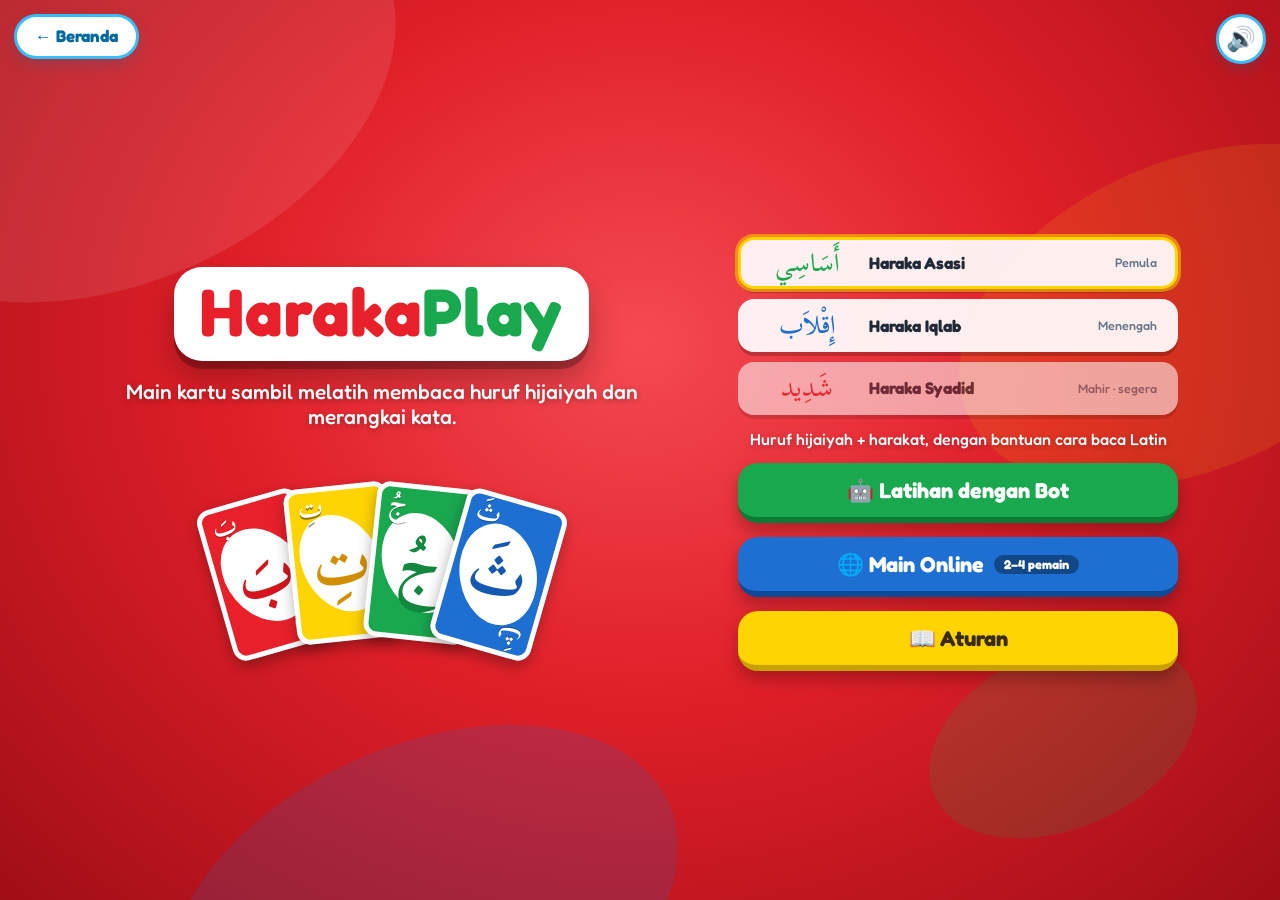
==== media/harakaplay/index.html @ 3e0ac91c "HarakaPlay: mode Iqlab, Waahid, layout baru" ====
<!DOCTYPE html>
<html lang="id">
<head>
  <meta charset="UTF-8">
  <meta name="viewport" content="width=device-width, initial-scale=1">
  <title>HarakaPlay — Kartu Hijaiyah</title>
  <link rel="stylesheet" href="../../assets/css/fonts.css">
  <link rel="stylesheet" href="../../assets/css/base.css">
  <link rel="stylesheet" href="css/cards.css">
  <link rel="stylesheet" href="css/layout.css">
</head>
<body class="hp-body">
  <div class="page-bg page-bg--harakaplay" aria-hidden="true">
    <span class="hp-oval hp-oval--1"></span><span class="hp-oval hp-oval--2"></span>
    <span class="hp-oval hp-oval--3"></span><span class="hp-oval hp-oval--4"></span>
  </div>

  <a class="btn-back" href="../../index.html">← Beranda</a>
  <button type="button" class="hp-btn hp-btn--small hp-btn--dark hp-exit" id="btn-exit">✕ Keluar</button>

  <main class="hp-app">

    <!-- MENU -->
    <section class="hp-screen hp-screen--center is-active" id="screen-menu">
      <div class="hp-menu-left">
        <h1 class="hp-logo"><span class="l1">Haraka</span><span class="l3">Play</span></h1>
        <p class="hp-tagline">Main kartu sambil melatih membaca huruf hijaiyah dan merangkai kata.</p>
        <div class="hp-fan" id="menu-fan" aria-hidden="true"></div>
      </div>
      <div class="hp-menu-right">
      <div class="hp-modes" role="group" aria-label="Pilih mode">
        <button type="button" class="hp-mode hp-mode--asasi" data-mode="asasi" aria-pressed="true">
          <span class="hp-mode__ar ar">أَسَاسِي</span><b>Haraka Asasi</b><small>Pemula</small>
        </button>
        <button type="button" class="hp-mode hp-mode--iqlab" data-mode="iqlab" aria-pressed="false">
          <span class="hp-mode__ar ar">إِقْلَاب</span><b>Haraka Iqlab</b><small>Menengah</small>
        </button>
        <button type="button" class="hp-mode hp-mode--syadid is-soon" data-mode="syadid" aria-pressed="false">
          <span class="hp-mode__ar ar">شَدِيد</span><b>Haraka Syadid</b><small>Mahir · segera</small>
        </button>
      </div>
      <p class="hp-mode-desc" id="mode-desc"></p>
      <div class="hp-menu">
        <button type="button" class="hp-btn hp-btn--green" id="btn-practice">🤖 Latihan dengan Bot</button>
        <button type="button" class="hp-btn hp-btn--blue" id="btn-online">🌐 Main Online <span class="hp-badge">2–4 pemain</span></button>
        <button type="button" class="hp-btn hp-btn--yellow" id="btn-rules">📖 Aturan</button>
      </div>
      </div>
    </section>

    <!-- PENGATURAN LATIHAN -->
    <section class="hp-screen hp-screen--center" id="screen-setup">
      <div class="hp-panel">
        <h2>Latihan dengan Bot</h2>
        <p class="hp-hint" id="setup-mode"></p>
        <label class="hp-field"><span>Namamu</span>
          <input class="hp-input" id="player-name" maxlength="14" placeholder="Kamu" autocomplete="off">
        </label>
        <div class="hp-field"><span>Jumlah bot</span>
          <div class="hp-chips">
            <button type="button" class="hp-chip" data-bots="1" aria-pressed="true">1</button>
            <button type="button" class="hp-chip" data-bots="2" aria-pressed="false">2</button>
            <button type="button" class="hp-chip" data-bots="3" aria-pressed="false">3</button>
          </div>
        </div>
        <label class="hp-field"><span>Level / paket</span>
          <select class="hp-input hp-select" id="setup-level"></select>
        </label>
        <div class="hp-actions">
          <button type="button" class="hp-btn hp-btn--ghost hp-btn--small" id="btn-setup-back" style="color:#334155;--b:#e2e8f0;--bd:#cbd5e1">Kembali</button>
          <button type="button" class="hp-btn hp-btn--red" id="btn-start">Mulai!</button>
        </div>
      </div>
    </section>

    <!-- ONLINE: buat / gabung ruangan -->
    <section class="hp-screen hp-screen--center" id="screen-online">
      <div class="hp-panel">
        <h2>Main Online</h2>
        <label class="hp-field"><span>Namamu</span>
          <input class="hp-input" id="online-name" maxlength="14" placeholder="Pemain" autocomplete="off">
        </label>
        <div class="hp-actions hp-actions--stack">
          <button type="button" class="hp-btn hp-btn--green" id="btn-create-room">➕ Buat ruangan baru</button>
        </div>
        <div class="hp-or"><span>atau gabung</span></div>
        <label class="hp-field"><span>Kode ruangan</span>
          <input class="hp-input hp-input--code" id="online-code" maxlength="5" placeholder="ABCDE" autocomplete="off" autocapitalize="characters" spellcheck="false">
        </label>
        <div class="hp-actions hp-actions--stack">
          <button type="button" class="hp-btn hp-btn--blue" id="btn-join-room">Gabung</button>
        </div>
        <p class="hp-msg" id="online-msg" hidden role="alert"></p>
        <div class="hp-resume" id="resume-box" hidden>
          <span>Ruangan terakhir: <b id="resume-code"></b></span>
          <button type="button" class="hp-btn hp-btn--small hp-btn--yellow" id="btn-resume">Lanjutkan</button>
          <button type="button" class="hp-link" id="btn-forget-room">lupakan</button>
        </div>
        <div class="hp-actions">
          <button type="button" class="hp-btn hp-btn--small" id="btn-online-back" style="color:#334155;--b:#e2e8f0;--bd:#cbd5e1">Kembali</button>
        </div>
      </div>
    </section>

    <!-- LOBI -->
    <section class="hp-screen hp-screen--center" id="screen-lobby">
      <div class="hp-panel">
        <h2>Ruang Tunggu</h2>
        <p class="hp-lobby-label">Kode ruangan</p>
        <div class="hp-code" id="lobby-code">-----</div>
        <div class="hp-actions"><button type="button" class="hp-btn hp-btn--small hp-btn--yellow" id="btn-copy-code">📋 Salin tautan undangan</button></div>
        <ul class="hp-players" id="lobby-players"></ul>
        <label class="hp-field" id="lobby-level-box"><span>Level / paket</span>
          <select class="hp-input hp-select" id="lobby-level"></select>
        </label>
        <p class="hp-hint" id="lobby-hint"></p>
        <div class="hp-actions">
          <button type="button" class="hp-btn hp-btn--small" id="btn-lobby-leave" style="color:#334155;--b:#e2e8f0;--bd:#cbd5e1">Keluar</button>
          <button type="button" class="hp-btn hp-btn--red" id="btn-lobby-start">Mulai!</button>
        </div>
      </div>
    </section>

    <!-- PERMAINAN -->
    <section class="hp-screen hp-game" id="screen-game">
      <div class="hp-opponents" id="opponents"></div>

      <div class="hp-table">
        <div class="hp-piles">
          <div class="hp-pile">
            <button type="button" class="hp-pile__btn" id="draw-pile-btn" aria-label="Ambil kartu">
              <span id="draw-pile-card"></span>
              <span id="draw-count">0</span>
            </button>
            <span class="hp-pile__label"><span class="ar">السَّحْب</span> · Ambil</span>
          </div>
          <div class="hp-pile">
            <span id="discard-card"></span>
            <span class="hp-pile__label">Buangan</span>
          </div>
        </div>
        <div class="hp-bar">
          <span class="hp-turn" id="turn-banner">…</span>
          <button type="button" class="hp-btn hp-btn--small hp-btn--yellow" id="draw-btn"><span class="ar">السَّحْب</span> · Ambil kartu</button>
          <button type="button" class="hp-btn hp-btn--small hp-btn--dark" id="pass-btn" hidden>Lewati</button>
          <button type="button" class="hp-btn hp-btn--small hp-btn--red hp-waahid" id="waahid-btn" hidden><span class="ar">وَاحِد !</span> <small>Waahid!</small></button>
        </div>
      </div>

      <aside class="hp-side">
        <div class="hp-word" id="word-panel" hidden>
          <span class="hp-word__label"><span class="ar">الْكَلِمَة</span> · Target Kata Aktif</span>
          <span class="hp-slots ar" id="word-slots" dir="rtl"></span>
          <small id="word-count"></small>
        </div>
        <div class="hp-active">
          <span class="hp-chipinfo"><span class="hp-swatch" id="active-color"></span>
            <span><small>Warna aktif</small><span class="val" id="active-color-name">-</span></span></span>
          <span class="hp-chipinfo"><span class="hp-harakmark" id="active-haraka-mark">-</span>
            <span><small>Harakat aktif</small><span class="val" id="active-haraka-name">-</span></span></span>
        </div>
        <p class="hp-say" id="say-syllable" hidden></p>
        <div class="hp-meta"><span id="hand-count"></span><span id="score-brief"></span></div>
      </aside>

      <div class="hp-hand" id="hand"></div>

      <div class="hp-wordpop" id="word-pop" hidden role="status" aria-live="polite">
        <div class="hp-wordpop__ar ar" id="word-pop-ar"></div>
        <div class="hp-wordpop__arti" id="word-pop-arti"></div>
        <div class="hp-wordpop__by" id="word-pop-by"></div>
      </div>

      <div class="hp-corner hp-corner--br">
        <button type="button" class="hp-roundbtn" id="btn-rules-game" aria-label="Aturan">?</button>
      </div>
    </section>

    <!-- HASIL -->
    <section class="hp-screen hp-screen--center" id="screen-result">
      <div class="hp-trophy" id="result-trophy">🏆</div>
      <h2 class="hp-result-title" id="result-title"></h2>
      <p class="hp-result-sub" id="result-sub"></p>
      <div class="hp-panel">
        <table class="hp-table-score">
          <thead><tr><th>Pemain</th><th>Sisa kartu</th><th>Total skor</th></tr></thead>
          <tbody id="result-rows"></tbody>
        </table>
        <div class="hp-resultwords" id="result-words" hidden>
          <h3>Kata yang berhasil dirangkai</h3>
          <ul id="result-words-list"></ul>
        </div>
        <div class="hp-actions">
          <button type="button" class="hp-btn hp-btn--green" id="btn-again">Ulangi Level Ini</button>
          <button type="button" class="hp-btn hp-btn--yellow" id="btn-next-level">Level Berikutnya ▶</button>
          <button type="button" class="hp-btn hp-btn--blue" id="btn-home">Menu Utama</button>
        </div>
      </div>
    </section>
  </main>

  <div class="hp-toast" id="toast" role="status" aria-live="polite"></div>

  <!-- Aturan -->
  <div class="hp-modal" id="modal-rules" hidden>
    <div class="hp-modal__panel" role="dialog" aria-modal="true" aria-labelledby="rules-title">
      <h2 id="rules-title">Aturan Main</h2>
      <h3>Tujuan</h3>
      <p>Jadilah pemain pertama yang kartunya habis. Sambil main, bacalah huruf dengan harakatnya, misalnya <span class="ar">بَ</span> = <b>ba</b>, <span class="ar">بِ</span> = <b>bi</b>, <span class="ar">بُ</span> = <b>bu</b>.</p>
      <h3>Tiga mode</h3>
      <ul>
        <li><b>Haraka Asasi</b> (pemula): kartu huruf + harakat, dengan bantuan cara baca Latin.</li>
        <li><b>Haraka Iqlab</b> (menengah): sambil main, rangkai kata berharakat. Tanpa bantuan Latin.</li>
        <li><b>Haraka Syadid</b> (mahir): Arab gundul dan kosakata tematik. Segera hadir.</li>
      </ul>
      <h3>Kartu apa yang boleh dimainkan?</h3>
      <p>Kartu cocok jika <b>warnanya sama</b> atau <b>harakatnya sama</b> dengan warna/harakat aktif. Huruf yang sama saja tidak cukup. Contoh: kartu teratas <span class="ar">بَ</span> merah, maka kamu boleh memainkan kartu merah apa pun, atau kartu berharakat fathah warna apa pun.</p>
      <h3>Kartu khusus</h3>
      <ul>
        <li><b>Ambil 1</b>: pemain berikutnya mengambil 1 kartu dan kehilangan giliran. Tidak bisa ditumpuk. Cocok berdasarkan warna.</li>
        <li><b>Ganti Harakat</b>: kamu memilih harakat baru; warna mengikuti kartu itu. Cocok berdasarkan warna.</li>
        <li><b>Ganti Warna</b>: bisa dimainkan kapan saja; kamu memilih warna baru, harakat tidak berubah.</li>
      </ul>
      <h3>Tidak punya kartu cocok?</h3>
      <p>Tekan <b><span class="ar">السَّحْب</span> (Ambil)</b> untuk mengambil 1 kartu. Jika cocok, boleh langsung dimainkan; jika tidak, giliran berpindah.</p>
      <h3><span class="ar">وَاحِد !</span> Waahid!</h3>
      <p>Saat kartumu tinggal <b>1</b>, segera tekan tombol <b><span class="ar">وَاحِد !</span></b>. Jika lupa dan lawan sempat menekan <b><span class="ar">أَمْسِكْ !</span> (Tangkap)</b> pada namamu sebelum pemain berikutnya bergerak, kamu mengambil 2 kartu.</p>
      <h3>Rangkai Kata (Haraka Iqlab)</h3>
      <ul>
        <li>Di meja ada satu <b>Target Kata Aktif</b>, misalnya <span class="ar">جَ</span> <span class="ar">لَ</span> <span class="ar">سَ</span>.</li>
        <li>Aturan main tetap sama. Bila kartu yang kamu buang adalah salah satu suku kata target, <b>kotaknya terisi otomatis</b>, urutannya bebas.</li>
        <li>Yang menaruh potongan terakhir mendapat <b>bonus</b>: pemain berikutnya mengambil 1 kartu. Arti kata muncul, lalu target baru keluar.</li>
      </ul>
      <h3>Skor</h3>
      <p>Pemenang mendapat jumlah nilai kartu sisa lawan: kartu biasa 1 poin, kartu khusus 10 poin. Contoh: sisa 3 kartu biasa + 2 kartu khusus = 23 poin.</p>
      <div class="hp-modal__actions"><button type="button" class="hp-btn hp-btn--red hp-btn--small" data-close="modal-rules" data-autofocus>Mengerti</button></div>
    </div>
  </div>

  <!-- Online belum aktif -->
  <div class="hp-modal" id="modal-online" hidden>
    <div class="hp-modal__panel hp-modal__panel--small">
      <h2>Main Online</h2>
      <p>Mode online (2–4 pemain lewat internet) belum aktif. Untuk sekarang, berlatihlah dengan bot dulu ya.</p>
      <div class="hp-modal__actions"><button type="button" class="hp-btn hp-btn--blue hp-btn--small" data-close="modal-online" data-autofocus>OK</button></div>
    </div>
  </div>

  <!-- Pilih harakat -->
  <div class="hp-modal" id="modal-haraka" hidden>
    <div class="hp-modal__panel hp-modal__panel--small">
      <h2>Pilih harakat</h2>
      <div class="hp-choices" id="haraka-options"></div>
      <div class="hp-modal__actions"><button type="button" class="hp-btn hp-btn--ghost hp-btn--small" data-cancel style="color:#334155;--b:#e2e8f0;--bd:#cbd5e1">Batal</button></div>
    </div>
  </div>

  <!-- Pilih warna -->
  <div class="hp-modal" id="modal-color" hidden>
    <div class="hp-modal__panel hp-modal__panel--small">
      <h2>Pilih warna</h2>
      <div class="hp-choices" id="color-options"></div>
      <div class="hp-modal__actions"><button type="button" class="hp-btn hp-btn--ghost hp-btn--small" data-cancel style="color:#334155;--b:#e2e8f0;--bd:#cbd5e1">Batal</button></div>
    </div>
  </div>

  <!-- Konfirmasi -->
  <div class="hp-modal" id="modal-confirm" hidden>
    <div class="hp-modal__panel hp-modal__panel--small">
      <h2 id="confirm-title"></h2>
      <p id="confirm-text"></p>
      <div class="hp-modal__actions">
        <button type="button" class="hp-btn hp-btn--ghost hp-btn--small" id="confirm-no" style="color:#334155;--b:#e2e8f0;--bd:#cbd5e1">Batal</button>
        <button type="button" class="hp-btn hp-btn--red hp-btn--small" id="confirm-yes">Ya</button>
      </div>
    </div>
  </div>

  <script src="js/data/kata.js"></script>
  <script src="js/config.js"></script>
  <script src="js/game/deck.js"></script>
  <script src="js/game/turn-manager.js"></script>
  <script src="js/game/scoring.js"></script>
  <script src="js/game/rules.js"></script>
  <script src="js/game/game-state.js"></script>
  <script src="js/game/bot.js"></script>
  <script src="js/ui/render-cards.js"></script>
  <script src="js/ui/dialogs.js"></script>
  <script src="js/ui/levels-ui.js"></script>
  <script src="audio/manifest.js"></script>
  <script src="js/ui/pronounce.js"></script>
  <script src="js/ui/word-ui.js"></script>
  <script src="js/ui/render-players.js"></script>
  <script src="js/ui/app.js"></script>
  <script src="js/net/supabase.js"></script>
  <script src="js/net/online-config.js"></script>
  <script src="js/net/online-client.js"></script>
  <script src="js/ui/online-ui.js"></script>
  <script>
    // Kipas kartu hiasan di menu
    document.addEventListener('DOMContentLoaded', function () {
      var fan = document.getElementById('menu-fan');
      var C = HarakaPlay.renderCards;
      [{id:'a',type:'normal',color:'red',letter:'ba',haraka:'fathah'},
       {id:'b',type:'normal',color:'yellow',letter:'ta',haraka:'kasrah'},
       {id:'c',type:'normal',color:'green',letter:'jim',haraka:'dammah'},
       {id:'d',type:'normal',color:'blue',letter:'tsa',haraka:'fathah'}
      ].forEach(function (c) { fan.appendChild(C.createCardEl(c, { static: true })); });
    });
  </script>
  <script src="../../assets/js/backsound.js" data-src="audio/backsound.mp3" data-volume="0.35"></script>
</body>
</html>
---- assets/css/fonts.css ----
/* =====================================================
   FONTS.CSS — font yang sudah DIUNDUH ke folder assets/fonts,
   jadi situs tetap tampil benar walau tanpa internet.

   Cairo              : judul, kata Arab utama, gelembung panah
   Scheherazade New   : kalimat kecil di dalam roda (harakat jelas)
   Fredoka            : tulisan Latin / tombol
   (Semua berlisensi SIL Open Font License — lihat LICENSE-*.txt)
   ===================================================== */

@font-face {
  font-family: 'Cairo';
  font-style: normal;
  font-weight: 700;
  font-display: swap;
  src: url('../fonts/cairo-arabic-700-normal.woff2') format('woff2');
  unicode-range: U+0600-06FF,U+0750-077F,U+0870-088E,U+0890-0891,U+0897-08E1,U+08E3-08FF,U+200C-200E,U+2010-2011,U+204F,U+2E41,U+FB50-FDFF,U+FE70-FE74,U+FE76-FEFC;
}

@font-face {
  font-family: 'Cairo';
  font-style: normal;
  font-weight: 700;
  font-display: swap;
  src: url('../fonts/cairo-latin-700-normal.woff2') format('woff2');
  unicode-range: U+0000-00FF,U+0131,U+0152-0153,U+02BB-02BC,U+02C6,U+02DA,U+02DC,U+2000-206F,U+20AC,U+2122,U+2191,U+2193,U+2212,U+2215,U+FEFF,U+FFFD;
}

@font-face {
  font-family: 'Cairo';
  font-style: normal;
  font-weight: 900;
  font-display: swap;
  src: url('../fonts/cairo-arabic-900-normal.woff2') format('woff2');
  unicode-range: U+0600-06FF,U+0750-077F,U+0870-088E,U+0890-0891,U+0897-08E1,U+08E3-08FF,U+200C-200E,U+2010-2011,U+204F,U+2E41,U+FB50-FDFF,U+FE70-FE74,U+FE76-FEFC;
}

@font-face {
  font-family: 'Cairo';
  font-style: normal;
  font-weight: 900;
  font-display: swap;
  src: url('../fonts/cairo-latin-900-normal.woff2') format('woff2');
  unicode-range: U+0000-00FF,U+0131,U+0152-0153,U+02BB-02BC,U+02C6,U+02DA,U+02DC,U+2000-206F,U+20AC,U+2122,U+2191,U+2193,U+2212,U+2215,U+FEFF,U+FFFD;
}

@font-face {
  font-family: 'Fredoka';
  font-style: normal;
  font-weight: 500;
  font-display: swap;
  src: url('../fonts/fredoka-latin-500-normal.woff2') format('woff2');
  unicode-range: U+0000-00FF,U+0131,U+0152-0153,U+02BB-02BC,U+02C6,U+02DA,U+02DC,U+2000-206F,U+20AC,U+2122,U+2191,U+2193,U+2212,U+2215,U+FEFF,U+FFFD;
}

@font-face {
  font-family: 'Scheherazade New';
  font-style: normal;
  font-weight: 500;
  font-display: swap;
  src: url('../fonts/scheherazade-new-arabic-500-normal.woff2') format('woff2');
  unicode-range: U+0600-06FF,U+0750-077F,U+0870-088E,U+0890-0891,U+0897-08E1,U+08E3-08FF,U+200C-200E,U+2010-2011,U+204F,U+2E41,U+FB50-FDFF,U+FE70-FE74,U+FE76-FEFC;
}

@font-face {
  font-family: 'Scheherazade New';
  font-style: normal;
  font-weight: 500;
  font-display: swap;
  src: url('../fonts/scheherazade-new-latin-500-normal.woff2') format('woff2');
  unicode-range: U+0000-00FF,U+0131,U+0152-0153,U+02BB-02BC,U+02C6,U+02DA,U+02DC,U+2000-206F,U+20AC,U+2122,U+2191,U+2193,U+2212,U+2215,U+FEFF,U+FFFD;
}

@font-face {
  font-family: 'Fredoka';
  font-style: normal;
  font-weight: 700;
  font-display: swap;
  src: url('../fonts/fredoka-latin-700-normal.woff2') format('woff2');
  unicode-range: U+0000-00FF,U+0131,U+0152-0153,U+02BB-02BC,U+02C6,U+02DA,U+02DC,U+2000-206F,U+20AC,U+2122,U+2191,U+2193,U+2212,U+2215,U+FEFF,U+FFFD;
}

@font-face {
  font-family: 'Scheherazade New';
  font-style: normal;
  font-weight: 700;
  font-display: swap;
  src: url('../fonts/scheherazade-new-arabic-700-normal.woff2') format('woff2');
  unicode-range: U+0600-06FF,U+0750-077F,U+0870-088E,U+0890-0891,U+0897-08E1,U+08E3-08FF,U+200C-200E,U+2010-2011,U+204F,U+2E41,U+FB50-FDFF,U+FE70-FE74,U+FE76-FEFC;
}

@font-face {
  font-family: 'Scheherazade New';
  font-style: normal;
  font-weight: 700;
  font-display: swap;
  src: url('../fonts/scheherazade-new-latin-700-normal.woff2') format('woff2');
  unicode-range: U+0000-00FF,U+0131,U+0152-0153,U+02BB-02BC,U+02C6,U+02DA,U+02DC,U+2000-206F,U+20AC,U+2122,U+2191,U+2193,U+2212,U+2215,U+FEFF,U+FFFD;
}
---- assets/css/base.css ----
/* =====================================================
   BASE.CSS — gaya dasar yang dipakai SEMUA media interaktif
   (font, warna, latar langit, awan). Satu kali dibuat,
   dipakai ulang oleh setiap media di folder /media/.
   ===================================================== */

:root {
  /* Font */
  --font-ui: 'Fredoka', 'Segoe UI', sans-serif;
  --font-ar: 'Cairo', 'Segoe UI', sans-serif;
  --font-sub: 'Scheherazade New', 'Cairo', serif;

  /* Warna */
  --ink: #0c4a6e;
  --ink-soft: #1e3a8a;
  --brand: #0369a1;
  --card: rgba(255, 255, 255, 0.72);

  /* Foto latar (opsional). Diisi dari style.css masing-masing media. */
  --bg-image: none;
}

*,
*::before,
*::after {
  box-sizing: border-box;
}

html,
body {
  margin: 0;
}

body {
  font-family: var(--font-ui);
  color: var(--ink);
  min-height: 100vh;
  user-select: none;
  -webkit-tap-highlight-color: transparent;
}

/* ---------- Latar belakang ---------- */
/* Urutan lapisan: foto (kalau ada) -> gradasi langit.
   Kalau foto belum ada, otomatis tampil gradasi saja. */
.page-bg {
  position: fixed;
  inset: 0;
  z-index: -1;
  overflow: hidden;
  background:
    var(--bg-image) center / cover no-repeat,
    linear-gradient(180deg, #7dd3fc 0%, #bae6fd 38%, #e0f2fe 75%, #f0f9ff 100%);
}

/* Lapisan putih tipis supaya konten tetap terbaca di atas foto */
.page-bg::after {
  content: "";
  position: absolute;
  inset: 0;
  background: rgba(255, 255, 255, 0.18);
}

/* Awan melayang (murni CSS, tanpa gambar) */
.cloud {
  position: absolute;
  left: -220px;
  width: 140px;
  height: 44px;
  background: #fff;
  border-radius: 999px;
  opacity: 0.75;
  animation: cloud-drift linear infinite;
  z-index: 1;
}

.cloud::before,
.cloud::after {
  content: "";
  position: absolute;
  background: #fff;
  border-radius: 50%;
}

.cloud::before {
  width: 64px;
  height: 64px;
  top: -30px;
  left: 22px;
}

.cloud::after {
  width: 84px;
  height: 84px;
  top: -44px;
  left: 62px;
}

.cloud--1 { top: 10%; animation-duration: 80s; animation-delay: -30s; }
.cloud--2 { top: 38%; animation-duration: 110s; animation-delay: -70s; transform: scale(0.8); opacity: 0.55; }
.cloud--3 { top: 72%; animation-duration: 95s; animation-delay: -10s; transform: scale(1.2); opacity: 0.6; }

@keyframes cloud-drift {
  from { left: -220px; }
  to   { left: 100%; }
}

@media (prefers-reduced-motion: reduce) {
  .cloud { animation: none; left: 12%; }
  .cloud--2 { left: 70%; }
  .cloud--3 { left: 30%; }
}

/* ---------- Tombol kembali ke beranda ---------- */
.btn-back {
  position: fixed;
  top: 14px;
  left: 14px;
  z-index: 50;
  display: inline-flex;
  align-items: center;
  gap: 6px;
  padding: 9px 18px;
  font-family: var(--font-ui);
  font-size: 1.05rem;
  font-weight: 700;
  color: var(--brand);
  text-decoration: none;
  background: #fff;
  border: 3px solid #38bdf8;
  border-radius: 999px;
  box-shadow: 0 6px 14px rgba(3, 105, 161, 0.2);
  transition: transform 0.15s ease, background 0.15s ease;
}

.btn-back:hover { transform: translateX(-2px); background: #f0f9ff; }
.btn-back:focus-visible { outline: 4px solid #fde047; outline-offset: 3px; }

/* ---------- Tombol musik latar (dibuat oleh backsound.js) ---------- */
.btn-sound {
  position: fixed;
  top: 14px;
  right: 14px;
  z-index: 50;
  width: 50px;
  height: 50px;
  padding: 0;
  font-size: 1.5rem;
  line-height: 1;
  cursor: pointer;
  background: #fff;
  border: 3px solid #38bdf8;
  border-radius: 50%;
  box-shadow: 0 6px 14px rgba(3, 105, 161, 0.2);
  transition: transform 0.15s ease;
}

.btn-sound:hover { transform: scale(1.08); }
.btn-sound:focus-visible { outline: 4px solid #fde047; outline-offset: 3px; }

/* Beri ruang di judul supaya tidak tertimpa tombol di layar sempit */
@media (max-width: 700px) {
  body .page-header { padding-top: 66px; }
}
---- media/harakaplay/css/cards.css ----
/* =====================================================
   CARDS.CSS — tampilan kartu bergaya kartu klasik:
   latar warna cerah, bingkai putih, oval putih miring di tengah,
   indeks kecil di sudut. Ukuran semua kartu diatur lewat --cw
   (lebar kartu); isinya menyesuaikan otomatis.
   ===================================================== */

:root {
  --hp-red: #e8202a;
  --hp-yellow: #ffd400;
  --hp-green: #1aa84f;
  --hp-blue: #1d6fd1;
  --hp-black: #1b1b1f;
}

.hp-card {
  --cw: 104px;
  --c: var(--hp-black);   /* warna latar kartu */
  --g: var(--hp-black);   /* warna isi di dalam oval */
  position: relative;
  flex: 0 0 auto;
  width: var(--cw);
  height: calc(var(--cw) * 1.5);
  padding: 0;
  border: calc(var(--cw) * 0.055) solid #fff;
  border-radius: calc(var(--cw) * 0.13);
  background: var(--c);
  color: var(--g);
  box-shadow: 0 6px 14px rgba(0, 0, 0, 0.3);
  cursor: pointer;
  overflow: hidden;
  font-family: var(--font-sub);
  font-weight: 700;
  line-height: 1;
  transition: transform 0.15s ease, box-shadow 0.15s ease;
  -webkit-appearance: none;
  appearance: none;
}

.hp-card.c-red    { --c: var(--hp-red);    --g: #d4151e; }
.hp-card.c-yellow { --c: var(--hp-yellow); --g: #d18f00; }
.hp-card.c-green  { --c: var(--hp-green);  --g: #12873d; }
.hp-card.c-blue   { --c: var(--hp-blue);   --g: #1558b0; }

/* Oval putih miring */
.hp-card::before {
  content: "";
  position: absolute;
  left: 9%;
  right: 9%;
  top: 15%;
  bottom: 15%;
  background: #fff;
  border-radius: 50%;
  transform: rotate(-24deg);
}

/* Isi kartu (huruf + harakat, atau simbol) */
.hp-card .glyph {
  position: absolute;
  inset: 0;
  display: grid;
  place-items: center;
  padding-top: calc(var(--cw) * 0.04);
  font-size: calc(var(--cw) * 0.56);
  color: var(--g);
}

.hp-card .glyph--plus {
  font-family: var(--font-ui);
  font-size: calc(var(--cw) * 0.44);
  padding-top: 0;
}

.hp-card .glyph--marks {
  font-size: calc(var(--cw) * 0.3);
  letter-spacing: calc(var(--cw) * 0.01);
  padding-top: 0;
  direction: rtl;
}

/* Indeks di sudut atas-kiri & bawah-kanan */
.hp-card .idx {
  position: absolute;
  font-size: calc(var(--cw) * 0.24);
  color: #fff;
  text-shadow: 0 calc(var(--cw) * 0.012) 0 rgba(0, 0, 0, 0.35);
}
.hp-card .idx--tl { top: 3%; left: 9%; }
.hp-card .idx--br { bottom: 3%; right: 9%; transform: rotate(180deg); }
.hp-card.c-yellow .idx { color: #fff; text-shadow: 0 calc(var(--cw) * 0.012) 0 rgba(0, 0, 0, 0.45); }
.hp-card .idx--plus { font-family: var(--font-ui); font-size: calc(var(--cw) * 0.2); }

/* Kartu Ganti Warna (wild): hitam dengan oval empat warna */
.hp-card.c-wild::before {
  background: conic-gradient(var(--hp-red) 0 25%, var(--hp-yellow) 0 50%, var(--hp-green) 0 75%, var(--hp-blue) 0 100%);
}
.hp-card.c-wild .glyph {
  color: #fff;
  font-family: var(--font-ui);
  font-size: calc(var(--cw) * 0.17);
  text-align: center;
  text-shadow: 0 1px 3px rgba(0, 0, 0, 0.7);
  padding: 0;
  line-height: 1.15;
}
.hp-card .idx--wild {
  display: block;
  width: calc(var(--cw) * 0.2);
  height: calc(var(--cw) * 0.2);
  border-radius: 50%;
  background: conic-gradient(var(--hp-red) 0 25%, var(--hp-yellow) 0 50%, var(--hp-green) 0 75%, var(--hp-blue) 0 100%);
  border: 2px solid #fff;
}

/* Interaktif: SEMUA kartu di tangan selalu bisa diklik */
.hp-card:hover { transform: translateY(calc(var(--cw) * -0.12)); box-shadow: 0 12px 20px rgba(0, 0, 0, 0.35); }
.hp-card:active { transform: translateY(calc(var(--cw) * -0.06)) scale(0.97); }
.hp-card:focus-visible { outline: 4px solid #fff; outline-offset: 3px; box-shadow: 0 0 0 7px var(--hp-yellow); }

/* Kartu yang tidak bisa diklik (kartu teratas buangan, punggung kartu) */
.hp-card.is-static { cursor: default; }
.hp-card.is-static:hover { transform: none; box-shadow: 0 6px 14px rgba(0, 0, 0, 0.3); }

/* Punggung kartu: lambang HarakaPlay sendiri */
.hp-card.is-back { --c: var(--hp-black); }
.hp-card.is-back::before { background: var(--hp-red); transform: rotate(-24deg); }
.hp-card.is-back .glyph {
  color: var(--hp-yellow);
  font-family: var(--font-ui);
  font-size: calc(var(--cw) * 0.15);
  letter-spacing: 0.02em;
  text-shadow: 0 2px 0 rgba(0, 0, 0, 0.5);
  padding: 0;
  transform: rotate(-24deg);
}

/* Kartu baru dimainkan: muncul dengan sedikit membal */
.hp-card.pop-in { animation: hp-pop 0.28s ease-out; }
@keyframes hp-pop {
  0% { transform: scale(0.6) rotate(-8deg); opacity: 0; }
  100% { transform: scale(1) rotate(0); opacity: 1; }
}

@media (prefers-reduced-motion: reduce) {
  .hp-card, .hp-card.pop-in { transition: none; animation: none; }
}
---- media/harakaplay/css/layout.css ----
/* =====================================================
   LAYOUT.CSS — latar, layar (menu, pengaturan, permainan, hasil),
   tombol, jendela (modal), dan pemberitahuan.
   Warna kartu klasik: merah, kuning, hijau, biru, hitam.
   ===================================================== */

/* Foto latar (opsional). Simpan img/latar.jpg — otomatis tampil di bawah
   hiasan oval. Kalau belum ada, tampil latar merah cerah. */
:root {
  --bg-image: url('../img/latar.jpg');
}

body.hp-body {
  color: #fff;
  min-height: 100vh;
  min-height: 100dvh;
}

/* ---------- Latar ---------- */
.page-bg--harakaplay {
  background:
    var(--bg-image) center / cover no-repeat,
    radial-gradient(ellipse at 50% 38%, var(--bg-a) 0%, var(--bg-b) 46%, var(--bg-c) 100%);
}
.page-bg--harakaplay::after { background: rgba(0, 0, 0, 0.04); }

/* Oval putih miring ala kartu, sebagai hiasan */
.hp-oval {
  position: absolute;
  border-radius: 50%;
  background: rgba(255, 255, 255, 0.1);
  transform: rotate(-24deg);
}
.hp-oval--1 { width: 46vmax; height: 30vmax; left: -14vmax; top: -8vmax; }
.hp-oval--2 { width: 38vmax; height: 24vmax; right: -12vmax; top: 18vh; background: rgba(255, 212, 0, 0.12); }
.hp-oval--3 { width: 42vmax; height: 26vmax; left: 12vw; bottom: -14vmax; background: rgba(29, 111, 209, 0.16); }
.hp-oval--4 { width: 22vmax; height: 14vmax; right: 6vw; bottom: 8vh; background: rgba(26, 168, 79, 0.16); }

/* ---------- Kerangka & layar ---------- */
.hp-app { min-height: 100vh; min-height: 100dvh; }

.hp-screen { display: none; }
.hp-screen.is-active { display: flex; }

.hp-screen--center {
  min-height: 100vh;
  min-height: 100dvh;
  padding: 72px 16px 32px;
  flex-direction: column;
  align-items: center;
  justify-content: center;
  gap: 22px;
  text-align: center;
}

/* ---------- Judul ---------- */
.hp-logo {
  margin: 0;
  display: inline-block;
  padding: 8px 26px 12px;
  font-family: var(--font-ui);
  font-weight: 700;
  font-size: clamp(2.4rem, 8vw, 4.2rem);
  line-height: 1.1;
  letter-spacing: 0.02em;
  background: #fff;
  border-radius: 28px;
  box-shadow: 0 8px 0 rgba(0, 0, 0, 0.25), 0 18px 30px rgba(0, 0, 0, 0.25);
}
.hp-logo .l1 { color: var(--hp-red); }
.hp-logo .l2 { color: #e7b300; }
.hp-logo .l3 { color: var(--hp-green); }
.hp-logo .l4 { color: var(--hp-blue); }

.hp-tagline {
  margin: 0;
  max-width: 520px;
  font-size: clamp(1rem, 2.6vw, 1.3rem);
  font-weight: 500;
  text-shadow: 0 2px 6px rgba(0, 0, 0, 0.3);
}

/* Kipas kartu hiasan di menu */
.hp-fan {
  --cw: 84px;
  display: flex;
  justify-content: center;
  align-items: flex-end;
  height: 150px;
  margin-top: 4px;
}
.hp-fan .hp-card { margin: 0 -12px; pointer-events: none; }
.hp-fan .hp-card:nth-child(1) { transform: rotate(-16deg) translateY(12px); }
.hp-fan .hp-card:nth-child(2) { transform: rotate(-6deg); }
.hp-fan .hp-card:nth-child(3) { transform: rotate(6deg); }
.hp-fan .hp-card:nth-child(4) { transform: rotate(16deg) translateY(12px); }

/* ---------- Tombol ---------- */
.hp-menu { display: flex; flex-direction: column; gap: 14px; width: min(360px, 100%); }

.hp-btn {
  --b: var(--hp-blue);
  --bd: #0f4a99;
  --fg: #fff;
  position: relative;
  display: inline-flex;
  align-items: center;
  justify-content: center;
  gap: 10px;
  padding: 14px 28px;
  font-family: var(--font-ui);
  font-size: 1.35rem;
  font-weight: 700;
  color: var(--fg);
  background: var(--b);
  border: none;
  border-bottom: 6px solid var(--bd);
  border-radius: 20px;
  box-shadow: 0 8px 16px rgba(0, 0, 0, 0.25);
  cursor: pointer;
  text-decoration: none;
  transition: transform 0.12s ease, filter 0.12s ease;
}
.hp-btn:hover { filter: brightness(1.07); transform: translateY(-2px); }
.hp-btn:active { transform: translateY(2px); border-bottom-width: 3px; }
.hp-btn:focus-visible { outline: 4px solid #fff; outline-offset: 3px; }
.hp-btn:disabled { opacity: 0.55; cursor: not-allowed; }
.hp-btn--red    { --b: var(--hp-red);    --bd: #a80f17; }
.hp-btn--yellow { --b: var(--hp-yellow); --bd: #c9a000; --fg: #3a2c00; }
.hp-btn--green  { --b: var(--hp-green);  --bd: #0d7a36; }
.hp-btn--blue   { --b: var(--hp-blue);   --bd: #0f4a99; }
.hp-btn--dark   { --b: var(--hp-black);  --bd: #000; }
.hp-btn--small  { padding: 9px 20px; font-size: 1.05rem; border-bottom-width: 4px; }
.hp-btn--ghost  { --b: rgba(255, 255, 255, 0.2); --bd: rgba(255, 255, 255, 0.35); box-shadow: none; }

.hp-badge {
  padding: 2px 10px;
  font-size: 0.8rem;
  color: #fff;
  background: rgba(0, 0, 0, 0.35);
  border-radius: 999px;
}

/* ---------- Panel putih (pengaturan, hasil) ---------- */
.hp-panel {
  width: min(480px, 100%);
  padding: 26px 24px 24px;
  color: #1e293b;
  text-align: left;
  background: #fff;
  border-radius: 30px;
  box-shadow: 0 10px 0 rgba(0, 0, 0, 0.2), 0 24px 40px rgba(0, 0, 0, 0.3);
}
.hp-panel h2 { margin: 0 0 16px; font-size: 1.6rem; color: var(--hp-red); text-align: center; }
.hp-field { display: block; margin-bottom: 18px; }
.hp-field > span { display: block; margin-bottom: 6px; font-weight: 700; }
.hp-input {
  width: 100%;
  padding: 12px 16px;
  font-family: var(--font-ui);
  font-size: 1.15rem;
  color: #1e293b;
  background: #f8fafc;
  border: 3px solid #cbd5e1;
  border-radius: 16px;
  user-select: text;
}
.hp-input:focus { outline: none; border-color: var(--hp-blue); }

.hp-chips { display: flex; gap: 10px; }
.hp-chip {
  flex: 1;
  padding: 12px 0;
  font-family: var(--font-ui);
  font-size: 1.15rem;
  font-weight: 700;
  color: #475569;
  background: #f1f5f9;
  border: 3px solid #cbd5e1;
  border-radius: 16px;
  cursor: pointer;
}
.hp-chip[aria-pressed="true"] { color: #fff; background: var(--hp-blue); border-color: #0f4a99; }
.hp-chip:focus-visible { outline: 4px solid var(--hp-yellow); outline-offset: 2px; }
.hp-actions { display: flex; gap: 12px; justify-content: center; flex-wrap: wrap; }

/* ---------- Layar permainan ---------- */
.hp-game {
  min-height: 100vh;
  min-height: 100dvh;
  padding: 66px 14px 12px;
  flex-direction: column;
  gap: 8px;
}

/* Lawan */
.hp-opponents { display: flex; justify-content: center; flex-wrap: wrap; gap: 10px; }
.hp-opp {
  display: flex;
  align-items: center;
  gap: 10px;
  padding: 7px 14px 7px 8px;
  color: #1e293b;
  background: #fff;
  border: 4px solid #fff;
  border-radius: 999px;
  box-shadow: 0 5px 0 rgba(0, 0, 0, 0.2);
}
.hp-opp.is-turn { border-color: var(--hp-yellow); box-shadow: 0 0 0 4px rgba(255, 212, 0, 0.6), 0 5px 0 rgba(0, 0, 0, 0.2); }
.hp-opp__avatar {
  display: grid;
  place-items: center;
  width: 42px;
  height: 42px;
  font-size: 1.3rem;
  font-weight: 700;
  color: #fff;
  background: var(--hp-black);
  border-radius: 50%;
}
.hp-opp__avatar.c-red { background: var(--hp-red); }
.hp-opp__avatar.c-yellow { background: #e7b300; }
.hp-opp__avatar.c-green { background: var(--hp-green); }
.hp-opp__avatar.c-blue { background: var(--hp-blue); }
.hp-opp__info { display: flex; flex-direction: column; line-height: 1.15; }
.hp-opp__name { font-weight: 700; }
.hp-opp__score { font-size: 0.8rem; color: #64748b; }
.hp-opp__count { display: inline-flex; align-items: center; gap: 4px; font-size: 1.1rem; }
.hp-opp__count b { min-width: 1.4em; text-align: center; padding: 1px 6px; color: #fff; background: var(--hp-black); border-radius: 999px; }

/* Tengah meja */
.hp-table {
  flex: 1;
  display: flex;
  flex-direction: column;
  align-items: center;
  justify-content: center;
  gap: 12px;
}
.hp-piles { display: flex; align-items: flex-start; gap: 28px; }
.hp-pile { --cw: 112px; display: flex; flex-direction: column; align-items: center; gap: 8px; }
.hp-pile .hp-card { --cw: 112px; }
.hp-pile__label { font-weight: 700; text-shadow: 0 2px 4px rgba(0, 0, 0, 0.35); }
.hp-pile__btn {
  position: relative;
  padding: 0;
  background: none;
  border: none;
  cursor: pointer;
  border-radius: 16px;
}
.hp-pile__btn:hover .hp-card { transform: translateY(-6px); }
.hp-pile__btn:focus-visible { outline: 4px solid #fff; outline-offset: 4px; }
.hp-pile__btn .hp-card { transition: transform 0.15s ease; }
#draw-count {
  position: absolute;
  right: -10px;
  top: -10px;
  min-width: 34px;
  padding: 4px 8px;
  font-weight: 700;
  color: #fff;
  background: var(--hp-black);
  border: 3px solid #fff;
  border-radius: 999px;
}

/* Warna & harakat aktif */
.hp-active { display: flex; flex-wrap: wrap; justify-content: center; gap: 12px; }
.hp-chipinfo {
  display: inline-flex;
  align-items: center;
  gap: 10px;
  padding: 6px 18px 6px 8px;
  color: #1e293b;
  background: #fff;
  border-radius: 999px;
  box-shadow: 0 5px 0 rgba(0, 0, 0, 0.2);
  font-weight: 700;
}
.hp-chipinfo small { display: block; font-size: 0.72rem; font-weight: 500; color: #64748b; line-height: 1; }
.hp-chipinfo span.val { display: block; font-size: 1.15rem; line-height: 1.1; }
.hp-swatch { width: 38px; height: 38px; background: var(--swatch, #999); border: 4px solid #fff; border-radius: 50%; box-shadow: 0 0 0 3px rgba(0, 0, 0, 0.18); }
.hp-harakmark {
  display: grid;
  place-items: center;
  width: 42px;
  height: 42px;
  font-family: var(--font-sub);
  font-size: 2.3rem;
  line-height: 1;
  color: #fff;
  background: var(--hp-black);
  border-radius: 50%;
}
.hp-say { margin: 0; padding: 3px 16px; font-family: var(--font-ui); font-size: 1.05rem; background: rgba(0, 0, 0, 0.28); border-radius: 999px; }
.hp-say[hidden] { display: none; }

/* Bagian bawah: giliran, tombol, tangan */
.hp-bottom { display: flex; flex-direction: column; gap: 8px; }
.hp-bar { display: flex; align-items: center; justify-content: center; flex-wrap: wrap; gap: 10px; }
.hp-turn {
  padding: 8px 20px;
  font-size: 1.15rem;
  font-weight: 700;
  color: #fff;
  background: rgba(0, 0, 0, 0.35);
  border-radius: 999px;
}
.hp-turn.is-mine { color: #3a2c00; background: var(--hp-yellow); box-shadow: 0 0 0 4px rgba(255, 255, 255, 0.55); }
.hp-meta { display: flex; justify-content: center; gap: 14px; font-size: 0.95rem; text-shadow: 0 2px 4px rgba(0, 0, 0, 0.35); }

.hp-hand {
  --cw: 98px;
  display: flex;
  gap: 8px;
  padding: 18px 12px 10px;
  overflow-x: auto;
  justify-content: safe center;
  -webkit-overflow-scrolling: touch;
}
.hp-hand .hp-card { --cw: 98px; }
.hp-hand .hp-card.is-drawn { box-shadow: 0 0 0 5px var(--hp-yellow), 0 10px 18px rgba(0, 0, 0, 0.35); }

/* Pojok */
.hp-corner { position: fixed; z-index: 40; display: flex; gap: 8px; }
.hp-corner--bl { left: 14px; bottom: 14px; }
.hp-corner--br { right: 14px; top: 14px; }
.hp-roundbtn {
  width: 48px;
  height: 48px;
  font-family: var(--font-ui);
  font-size: 1.3rem;
  font-weight: 700;
  color: var(--hp-blue);
  background: #fff;
  border: 3px solid var(--hp-yellow);
  border-radius: 50%;
  box-shadow: 0 5px 0 rgba(0, 0, 0, 0.25);
  cursor: pointer;
}
.hp-roundbtn:focus-visible { outline: 4px solid #fff; outline-offset: 3px; }
.hp-gamebar-top { position: fixed; top: 14px; left: 50%; transform: translateX(-50%); z-index: 40; display: none; }

/* Saat bermain, tombol Beranda disembunyikan agar tidak menutupi lawan;
   keluar lewat tombol Keluar. Di layar lain tetap tampil. */
body.in-game .btn-back { display: none; }
.hp-exit { display: none; position: fixed; top: 14px; left: 14px; z-index: 50; }
body.in-game .hp-exit { display: inline-flex; }

/* ---------- Layar hasil ---------- */
.hp-trophy { font-size: 4rem; line-height: 1; }
.hp-result-title { margin: 0; font-size: clamp(1.8rem, 6vw, 2.6rem); text-shadow: 0 3px 8px rgba(0, 0, 0, 0.35); }
.hp-result-sub { margin: 0; font-size: 1.2rem; }
.hp-table-score { width: 100%; border-collapse: collapse; margin: 0 0 18px; }
.hp-table-score th, .hp-table-score td { padding: 9px 8px; text-align: center; border-bottom: 2px solid #e2e8f0; }
.hp-table-score th { font-size: 0.85rem; color: #64748b; }
.hp-table-score td:first-child, .hp-table-score th:first-child { text-align: left; }
.hp-table-score tr.is-winner td { font-weight: 700; color: #b45309; background: #fffbeb; }

/* ---------- Modal ---------- */
.hp-modal {
  position: fixed;
  inset: 0;
  z-index: 100;
  display: grid;
  place-items: center;
  padding: 16px;
  background: rgba(15, 15, 25, 0.62);
}
.hp-modal[hidden] { display: none; }
.hp-modal__panel {
  width: min(560px, 100%);
  max-height: 88vh;
  max-height: 88dvh;
  overflow-y: auto;
  padding: 24px 24px 22px;
  color: #1e293b;
  background: #fff;
  border: 6px solid var(--hp-yellow);
  border-radius: 28px;
  box-shadow: 0 14px 40px rgba(0, 0, 0, 0.45);
  user-select: text;
}
.hp-modal__panel h2 { margin: 0 0 12px; color: var(--hp-red); font-size: 1.6rem; }
.hp-modal__panel h3 { margin: 18px 0 6px; color: var(--hp-blue); font-size: 1.1rem; }
.hp-modal__panel p, .hp-modal__panel li { line-height: 1.5; font-size: 1rem; }
.hp-modal__panel ul { margin: 6px 0; padding-left: 22px; }
.hp-modal__panel .ar { font-family: var(--font-sub); font-size: 1.5rem; line-height: 1.2; }
.hp-modal__actions { display: flex; gap: 10px; justify-content: center; flex-wrap: wrap; margin-top: 18px; }
.hp-modal__panel--small { text-align: center; }

.hp-choices { display: flex; flex-wrap: wrap; justify-content: center; gap: 12px; margin-top: 8px; }
.hp-choice {
  display: flex;
  flex-direction: column;
  align-items: center;
  gap: 4px;
  min-width: 96px;
  padding: 12px 14px;
  font-family: var(--font-ui);
  font-weight: 700;
  color: #1e293b;
  background: #f1f5f9;
  border: 4px solid #cbd5e1;
  border-radius: 20px;
  cursor: pointer;
}
.hp-choice:hover { border-color: var(--hp-blue); background: #eff6ff; }
.hp-choice:focus-visible { outline: 4px solid var(--hp-yellow); outline-offset: 2px; }
.hp-choice__mark { font-family: var(--font-sub); font-size: 3rem; line-height: 1.1; }
.hp-choice__swatch { width: 56px; height: 56px; background: var(--swatch); border: 4px solid #fff; border-radius: 50%; box-shadow: 0 0 0 3px rgba(0, 0, 0, 0.2); }
body.has-modal { overflow: hidden; }

/* ---------- Pemberitahuan singkat ---------- */
.hp-toast {
  position: fixed;
  top: 70px;
  left: 50%;
  z-index: 120;
  max-width: min(92vw, 520px);
  padding: 10px 20px;
  font-size: 1.05rem;
  font-weight: 700;
  color: #fff;
  text-align: center;
  background: rgba(20, 20, 30, 0.92);
  border: 3px solid #fff;
  border-radius: 18px;
  box-shadow: 0 8px 20px rgba(0, 0, 0, 0.35);
  opacity: 0;
  transform: translate(-50%, -12px);
  transition: opacity 0.18s ease, transform 0.18s ease;
  pointer-events: none;     /* tidak menghalangi klik di bawahnya */
}
.hp-toast.is-show { opacity: 1; transform: translate(-50%, 0); }
.hp-toast.is-warn { border-color: var(--hp-yellow); }
.hp-toast.is-good { border-color: #4ade80; }

/* ---------- Layar kecil ---------- */
@media (max-width: 700px) {
  .hp-game { padding-top: 62px; }
  .hp-pile, .hp-pile .hp-card { --cw: 86px; }
  .hp-piles { gap: 18px; }
  .hp-hand, .hp-hand .hp-card { --cw: 78px; }
  .hp-opp { padding-right: 10px; }
  .hp-opp__name { font-size: 0.9rem; }
  .hp-fan { --cw: 70px; height: 128px; }
  
}

@media (max-height: 780px) and (min-width: 701px) {
  .hp-pile, .hp-pile .hp-card { --cw: 84px; }
  .hp-hand, .hp-hand .hp-card { --cw: 82px; }
  .hp-game { gap: 2px; padding-top: 14px; padding-bottom: 6px; }
  .hp-table { gap: 6px; }
  .hp-pile { gap: 4px; }
  .hp-hand { padding-top: 14px; padding-bottom: 6px; }
  .hp-opp__avatar { width: 34px; height: 34px; }
  .hp-opp { padding: 4px 12px 4px 6px; }
  .hp-say { padding: 1px 14px; }
}

@media (prefers-reduced-motion: reduce) {
  .hp-btn, .hp-toast, .hp-pile__btn .hp-card { transition: none; }
}

/* ---------- Online: formulir, lobi ---------- */
.hp-actions--stack { flex-direction: column; align-items: stretch; margin-bottom: 14px; }
.hp-actions--stack .hp-btn { width: 100%; }
.hp-or { display: flex; align-items: center; gap: 10px; margin: 4px 0 14px; color: #94a3b8; font-size: 0.9rem; }
.hp-or::before, .hp-or::after { content: ""; flex: 1; height: 2px; background: #e2e8f0; }
.hp-input--code { text-align: center; font-size: 1.8rem; font-weight: 700; letter-spacing: 0.3em; text-transform: uppercase; }
.hp-msg { margin: 0 0 12px; padding: 10px 14px; font-weight: 700; color: #991b1b; background: #fee2e2; border-radius: 14px; }
.hp-msg[hidden] { display: none; }
.hp-resume { display: flex; align-items: center; flex-wrap: wrap; gap: 10px; margin: 6px 0 14px; padding: 10px 14px; background: #fffbeb; border-radius: 14px; }
.hp-resume[hidden] { display: none; }
.hp-link { padding: 0; font-family: var(--font-ui); color: #64748b; text-decoration: underline; background: none; border: none; cursor: pointer; }
.hp-lobby-label { margin: 0; text-align: center; color: #64748b; }
.hp-code { margin: 4px 0 12px; text-align: center; font-size: 3rem; font-weight: 700; letter-spacing: 0.25em; color: var(--hp-blue); }
.hp-players { list-style: none; margin: 14px 0; padding: 0; }
.hp-players li { display: flex; justify-content: space-between; align-items: center; padding: 10px 14px; margin-bottom: 8px; font-weight: 700; background: #f1f5f9; border-radius: 14px; }
.hp-hint { margin: 0 0 16px; text-align: center; color: #475569; }
.hp-badge--dark { background: var(--hp-black); }

/* atribut hidden harus selalu menang atas display bawaan komponen */
[hidden] { display: none !important; }

.hp-select { appearance: auto; cursor: pointer; font-size: 1.05rem; }
#screen-result .hp-actions { gap: 10px; }

/* ---------- Mode: kartu pilihan di menu ---------- */
.hp-modes { display: flex; gap: 10px; flex-wrap: wrap; justify-content: center; width: min(560px, 100%); }
.hp-mode {
  flex: 1 1 150px; display: flex; flex-direction: column; align-items: center; gap: 2px;
  padding: 10px 8px; font: inherit; color: #1f2937; cursor: pointer;
  background: rgba(255, 255, 255, 0.92); border: 3px solid transparent; border-radius: 16px;
  box-shadow: 0 4px 0 rgba(0, 0, 0, 0.2); transition: transform 0.12s ease, border-color 0.12s ease;
}
.hp-mode:hover { transform: translateY(-2px); }
.hp-mode:focus-visible { outline: 3px solid #fff; outline-offset: 2px; }
.hp-mode[aria-pressed="true"] { border-color: var(--hp-yellow); box-shadow: 0 0 0 3px rgba(255, 212, 0, 0.55), 0 4px 0 rgba(0, 0, 0, 0.2); }
.hp-mode__ar { font-family: var(--font-sub, inherit); font-size: 1.6rem; line-height: 1.2; }
.hp-mode small { color: #64748b; font-size: 0.78rem; }
.hp-mode.is-soon { opacity: 0.6; }
.hp-mode--asasi .hp-mode__ar { color: var(--hp-green); }
.hp-mode--iqlab .hp-mode__ar { color: var(--hp-blue); }
.hp-mode--syadid .hp-mode__ar { color: var(--hp-red); }
.hp-mode-desc { margin: 0; min-height: 1.3em; color: #fff; font-weight: 500; text-align: center; text-shadow: 0 2px 6px rgba(0, 0, 0, 0.3); }

/* ---------- Rangkai Kata: panel target ---------- */
.hp-word {
  display: flex; align-items: center; gap: 10px; flex-wrap: wrap; justify-content: center;
  padding: 4px 14px; color: #fff; background: rgba(20, 20, 30, 0.55); border-radius: 14px;
}
.hp-word__label { font-size: 0.85rem; font-weight: 600; }
.hp-word__label .ar { font-family: var(--font-sub, inherit); font-size: 1.1rem; }
.hp-slots { display: inline-flex; gap: 6px; direction: rtl; }
.hp-slot {
  min-width: 46px; padding: 2px 8px; text-align: center; font-family: var(--font-sub, inherit);
  font-size: 1.9rem; line-height: 1.5; color: rgba(255, 255, 255, 0.45);
  background: rgba(255, 255, 255, 0.1); border: 2px dashed rgba(255, 255, 255, 0.5); border-radius: 10px;
  transition: all 0.25s ease;
}
.hp-slot.is-filled { color: #1f2937; background: var(--hp-yellow); border: 2px solid #c9a000; transform: scale(1.06); }
.hp-word small { opacity: 0.85; }

/* ---------- Pop-up arti kata ---------- */
.hp-wordpop {
  position: fixed; left: 50%; top: 34%; z-index: 60; transform: translateX(-50%);
  min-width: min(300px, 88vw); padding: 14px 22px; text-align: center; cursor: pointer;
  color: #1f2937; background: #fff; border: 4px solid var(--hp-yellow); border-radius: 22px;
  box-shadow: 0 12px 30px rgba(0, 0, 0, 0.4); animation: hp-wordpop-in 0.3s ease;
}
.hp-wordpop__ar { font-family: var(--font-sub, inherit); font-size: 3rem; line-height: 1.3; color: var(--hp-blue); }
.hp-wordpop__arti { font-size: 1.4rem; font-weight: 700; }
.hp-wordpop__by { margin-top: 4px; font-size: 0.85rem; color: #64748b; }
@keyframes hp-wordpop-in { from { opacity: 0; transform: translateX(-50%) scale(0.85); } to { opacity: 1; transform: translateX(-50%) scale(1); } }

/* ---------- Waahid / Tangkap ---------- */
.hp-waahid { animation: hp-pulse 0.9s ease-in-out infinite; }
.hp-waahid .ar, .hp-catch .ar { font-family: var(--font-sub, inherit); font-size: 1.2rem; }
.hp-opp.is-waahid { border-color: var(--hp-red); }
.hp-catch { margin-left: 6px; animation: hp-pulse 0.9s ease-in-out infinite; }
@keyframes hp-pulse { 50% { transform: scale(1.07); } }
.hp-resultwords { margin: 0 0 14px; }
.hp-resultwords h3 { margin: 0 0 6px; font-size: 1rem; color: #64748b; }
.hp-resultwords ul { margin: 0; padding-left: 18px; }
.hp-resultwords .ar { font-family: var(--font-sub, inherit); font-size: 1.4rem; }
.hp-pile__label .ar { font-family: var(--font-sub, inherit); }
.hp-btn .ar { font-family: var(--font-sub, inherit); }
@media (prefers-reduced-motion: reduce) { .hp-waahid, .hp-catch, .hp-wordpop { animation: none; } }
@media (max-height: 780px) and (min-width: 701px) { .hp-slot { font-size: 1.5rem; } .hp-wordpop__ar { font-size: 2.4rem; } }

@media (max-width: 700px) {
  .hp-mode { flex-basis: 100px; padding: 8px 4px; }
  .hp-mode__ar { font-size: 1.3rem; }
  .hp-slot { min-width: 40px; font-size: 1.6rem; }
}


/* =====================================================
   TATA LETAK v3: manfaatkan sisi kiri & kanan + tema warna latar
   ===================================================== */

/* ---------- Tema warna latar ----------
   Menu mengikuti mode yang dipilih; saat bermain mengikuti level / paket.
   Asasi = keluarga hangat & klasik, Iqlab = keluarga sejuk.
   Ubah warna di sini: tiga angka = terang (tengah), sedang, gelap (tepi). */
body.hp-body { --bg-a: #ff4d55; --bg-b: #e8202a; --bg-c: #a70f17; }
body.hp-body:not(.in-game):has(.hp-mode--iqlab[aria-pressed="true"]) { --bg-a: #4aa8ff; --bg-b: #1d6fd1; --bg-c: #0b3a82; }
body.hp-body.in-game[data-level="l1"] { --bg-a: #ff4d55; --bg-b: #e8202a; --bg-c: #a70f17; }  /* merah klasik */
body.hp-body.in-game[data-level="l2"] { --bg-a: #ffa24d; --bg-b: #ee7a0c; --bg-c: #9c4700; }  /* jingga */
body.hp-body.in-game[data-level="l3"] { --bg-a: #3fd47e; --bg-b: #17a34f; --bg-c: #0a5a2a; }  /* hijau */
body.hp-body.in-game[data-level="l4"] { --bg-a: #35d6c2; --bg-b: #0d9488; --bg-c: #094f4b; }  /* teal */
body.hp-body.in-game[data-level="l5"] { --bg-a: #b684ff; --bg-b: #7c3aed; --bg-c: #451a96; }  /* ungu */
body.hp-body.in-game[data-level="l6"] { --bg-a: #ff72b8; --bg-b: #d6277f; --bg-c: #780f44; }  /* magenta */
body.hp-body.in-game[data-level="l7"] { --bg-a: #8696b0; --bg-b: #475569; --bg-c: #1e293b; }  /* abu kebiruan (tanwin) */
body.hp-body.in-game[data-level="p1"] { --bg-a: #4aa8ff; --bg-b: #1d6fd1; --bg-c: #0b3a82; }  /* biru */
body.hp-body.in-game[data-level="p2"] { --bg-a: #8f90ff; --bg-b: #4f46e5; --bg-c: #26217a; }  /* indigo */
body.hp-body.in-game[data-level="p3"] { --bg-a: #3fd0e8; --bg-b: #0891b2; --bg-c: #0a4a63; }  /* sian */
body.hp-body.in-game[data-level="p4"] { --bg-a: #38d6a8; --bg-b: #0f9d78; --bg-c: #064a3a; }  /* zamrud */

/* ---------- Menu: dua kolom di layar lebar ---------- */
.hp-menu-left, .hp-menu-right { display: flex; flex-direction: column; align-items: center; gap: 22px; }
.hp-menu-right { width: 100%; }

@media (min-width: 900px) {
  #screen-menu.is-active { flex-direction: row; justify-content: center; gap: clamp(36px, 6vw, 100px); padding-top: 40px; }
  .hp-menu-left { flex: 0 1 560px; gap: 18px; }
  .hp-menu-left .hp-fan { --cw: 100px; height: 180px; margin-top: 14px; }
  .hp-menu-right { flex: 0 1 440px; align-items: stretch; gap: 14px; }
  .hp-modes { flex-direction: column; width: 100%; gap: 10px; }
  .hp-mode { flex: none; flex-direction: row; justify-content: flex-start; gap: 14px; padding: 8px 18px; text-align: left; }
  .hp-mode__ar { min-width: 96px; text-align: center; }
  .hp-mode b { flex: 1; font-size: 1.05rem; }
  .hp-menu { width: 100%; }
}

/* ---------- Permainan: tiga kolom di layar lebar ---------- */
.hp-side { display: flex; flex-direction: column; align-items: center; gap: 10px; }
.hp-table { gap: 14px; }

@media (min-width: 900px) {
  .hp-game.is-active {
    display: grid;
    grid-template-columns: minmax(210px, 270px) minmax(0, 1fr) minmax(230px, 300px);
    grid-template-rows: minmax(0, 1fr) auto;
    gap: 6px 22px;
    height: 100vh;
    height: 100dvh;
    padding: 62px 22px 8px;
  }
  .hp-opponents {
    grid-column: 1; grid-row: 1;
    flex-direction: column; flex-wrap: nowrap; justify-content: flex-start; align-items: stretch;
    gap: 12px; overflow-y: auto; padding: 4px 4px 8px;
  }
  .hp-opp { flex-wrap: wrap; border-radius: 22px; padding: 8px 14px 8px 8px; }
  .hp-opp__info { flex: 1; min-width: 0; }
  .hp-catch { margin: 4px 0 0 auto; }
  .hp-table { grid-column: 2; grid-row: 1; min-height: 0; justify-content: center; }
  .hp-side { grid-column: 3; grid-row: 1; justify-content: center; align-items: stretch; overflow-y: auto; padding: 4px; }
  .hp-active { flex-direction: column; flex-wrap: nowrap; align-items: stretch; gap: 10px; }
  .hp-chipinfo { width: 100%; }
  .hp-say { text-align: center; }
  .hp-meta { flex-direction: column; align-items: center; gap: 2px; text-align: center; }
  .hp-word { flex-direction: column; gap: 6px; padding: 10px 12px; text-align: center; background: rgba(20, 20, 30, 0.45); border-radius: 18px; }
  .hp-word__label { font-size: 0.95rem; }
  .hp-slots { justify-content: center; }
  .hp-hand { grid-column: 1 / -1; grid-row: 2; }
  .hp-wordpop { top: 26%; }
}

/* Kartu meja lebih besar di desktop (menimpa aturan layar pendek di atas) */
@media (min-width: 900px) {
  .hp-pile, .hp-pile .hp-card { --cw: 118px; }
}
@media (min-width: 900px) and (min-height: 800px) {
  .hp-pile, .hp-pile .hp-card { --cw: 150px; }
  .hp-hand, .hp-hand .hp-card { --cw: 112px; }
}
@media (min-width: 900px) and (min-height: 800px) and (min-width: 1700px) {
  .hp-pile, .hp-pile .hp-card { --cw: 170px; }
  .hp-hand, .hp-hand .hp-card { --cw: 124px; }
}

/* Layar kecil: satu kolom (urutan: lawan, meja, info, tangan) */
@media (max-width: 899px) {
  .hp-side { flex-direction: column; }
  .hp-active { flex-direction: row; }
  .hp-word { width: min(420px, 100%); }
}

@media (max-width: 899px) {
  .hp-opponents { gap: 6px; }
  .hp-opp { padding: 4px 10px 4px 6px; gap: 6px; }
  .hp-opp__avatar { width: 34px; height: 34px; font-size: 1.1rem; }
  .hp-opp__score { display: none; }
  .hp-fan { margin-top: 18px; }
}
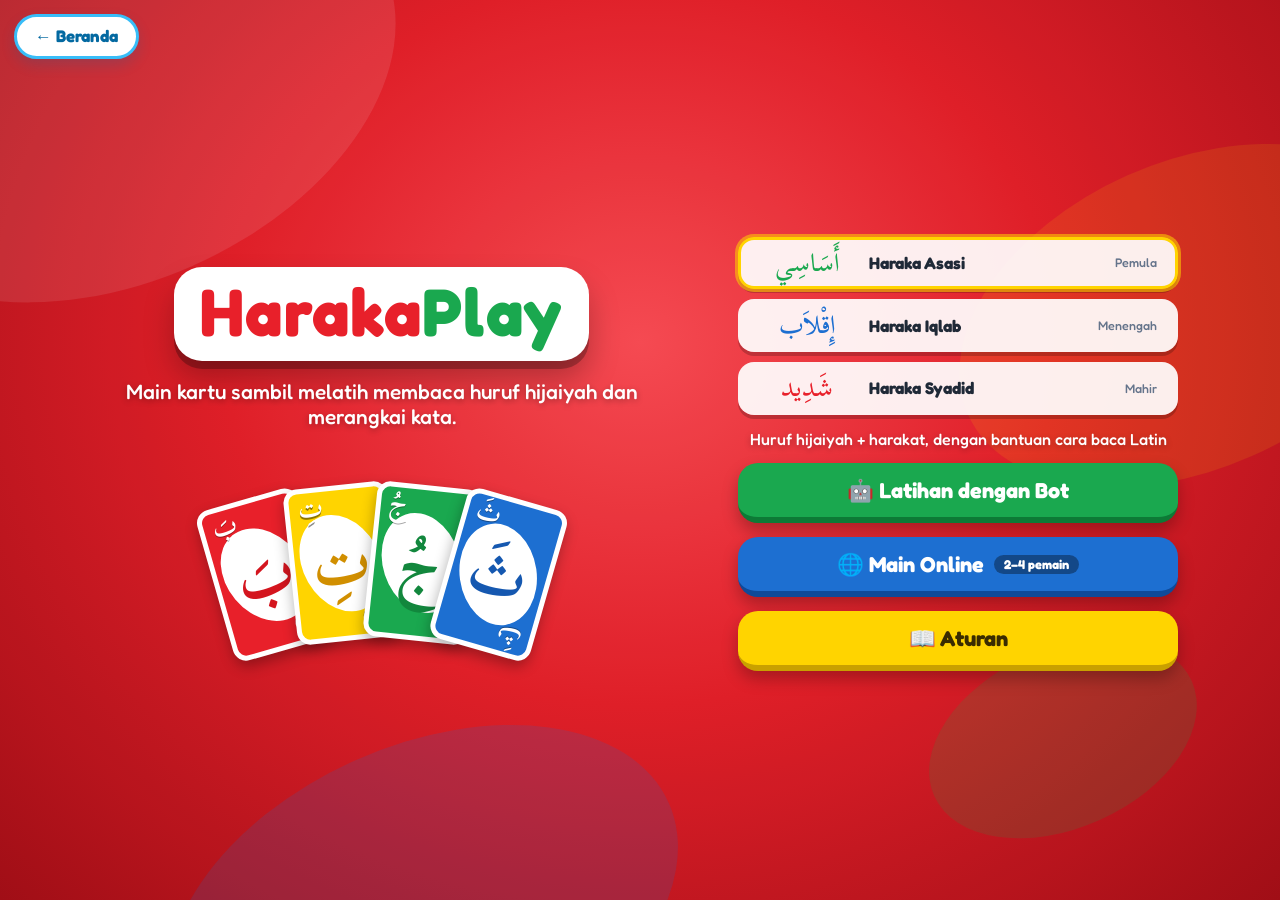
==== commit d686cad7: "tambah haraka syadid" ====
--- a/media/harakaplay/index.html
+++ b/media/harakaplay/index.html
@@ -35,8 +35,8 @@
         <button type="button" class="hp-mode hp-mode--iqlab" data-mode="iqlab" aria-pressed="false">
           <span class="hp-mode__ar ar">إِقْلَاب</span><b>Haraka Iqlab</b><small>Menengah</small>
         </button>
-        <button type="button" class="hp-mode hp-mode--syadid is-soon" data-mode="syadid" aria-pressed="false">
-          <span class="hp-mode__ar ar">شَدِيد</span><b>Haraka Syadid</b><small>Mahir · segera</small>
+        <button type="button" class="hp-mode hp-mode--syadid" data-mode="syadid" aria-pressed="false">
+          <span class="hp-mode__ar ar">شَدِيد</span><b>Haraka Syadid</b><small>Mahir</small>
         </button>
       </div>
       <p class="hp-mode-desc" id="mode-desc"></p>
@@ -157,9 +157,10 @@
           <span class="hp-chipinfo"><span class="hp-swatch" id="active-color"></span>
             <span><small>Warna aktif</small><span class="val" id="active-color-name">-</span></span></span>
           <span class="hp-chipinfo"><span class="hp-harakmark" id="active-haraka-mark">-</span>
-            <span><small>Harakat aktif</small><span class="val" id="active-haraka-name">-</span></span></span>
+            <span><small id="active-haraka-label">Harakat aktif</small><span class="val" id="active-haraka-name">-</span></span></span>
         </div>
         <p class="hp-say" id="say-syllable" hidden></p>
+        <button type="button" class="hp-btn hp-btn--small hp-btn--yellow hp-hint-pola" id="hint-pola-btn" aria-pressed="false" hidden>💡 Petunjuk pola</button>
         <div class="hp-meta"><span id="hand-count"></span><span id="score-brief"></span></div>
       </aside>
 
@@ -211,7 +212,7 @@
       <ul>
         <li><b>Haraka Asasi</b> (pemula): kartu huruf + harakat, dengan bantuan cara baca Latin.</li>
         <li><b>Haraka Iqlab</b> (menengah): sambil main, rangkai kata berharakat. Tanpa bantuan Latin.</li>
-        <li><b>Haraka Syadid</b> (mahir): Arab gundul dan kosakata tematik. Segera hadir.</li>
+        <li><b>Haraka Syadid</b> (mahir): kosakata tematik tanpa harakat (Arab gundul). Kartu cocok jika warna sama atau pola kata sama, dan setiap kartu dimainkan setelah menjawab kuis arti.</li>
       </ul>
       <h3>Kartu apa yang boleh dimainkan?</h3>
       <p>Kartu cocok jika <b>warnanya sama</b> atau <b>harakatnya sama</b> dengan warna/harakat aktif. Huruf yang sama saja tidak cukup. Contoh: kartu teratas <span class="ar">بَ</span> merah, maka kamu boleh memainkan kartu merah apa pun, atau kartu berharakat fathah warna apa pun.</p>
@@ -231,6 +232,14 @@
         <li>Aturan main tetap sama. Bila kartu yang kamu buang adalah salah satu suku kata target, <b>kotaknya terisi otomatis</b>, urutannya bebas.</li>
         <li>Yang menaruh potongan terakhir mendapat <b>bonus</b>: pemain berikutnya mengambil 1 kartu. Arti kata muncul, lalu target baru keluar.</li>
       </ul>
+      <h3>Haraka Syadid: pola kata & kuis arti</h3>
+      <ul>
+        <li>Tiap kartu berisi satu kata Arab <b>gundul</b>. Kartu cocok jika <b>warnanya sama</b> atau <b>pola katanya sama</b> dengan pola aktif (misalnya <span class="ar">فَاعِل</span> = pelaku, <span class="ar">مَفْعُول</span> = objek, <span class="ar">مَفْعَل</span> = tempat, <span class="ar">أَفْعَال</span> = jamak).</li>
+        <li>Tombol <b>💡 Petunjuk pola</b> menampilkan nama pola di tiap kartu. Matikan kalau ingin lebih menantang.</li>
+        <li>Sebelum kartu keluar, jawab <b>kuis arti</b> (3 pilihan). Benar: kartu dimainkan. Salah: kamu <b>ambil 1 kartu</b> dan giliran berpindah. Tombol <b>Lewati</b> membatalkan, kamu boleh memilih kartu lain tanpa hukuman.</li>
+        <li>Kartu <b>Ganti Harakat</b> berubah menjadi <b>Ganti Pola</b>: kamu memilih pola baru.</li>
+        <li>Di akhir ronde, kata yang salah dijawab ditampilkan lengkap dengan harakatnya untuk diulang.</li>
+      </ul>
       <h3>Skor</h3>
       <p>Pemenang mendapat jumlah nilai kartu sisa lawan: kartu biasa 1 poin, kartu khusus 10 poin. Contoh: sisa 3 kartu biasa + 2 kartu khusus = 23 poin.</p>
       <div class="hp-modal__actions"><button type="button" class="hp-btn hp-btn--red hp-btn--small" data-close="modal-rules" data-autofocus>Mengerti</button></div>
@@ -249,9 +258,20 @@
   <!-- Pilih harakat -->
   <div class="hp-modal" id="modal-haraka" hidden>
     <div class="hp-modal__panel hp-modal__panel--small">
-      <h2>Pilih harakat</h2>
+      <h2 id="haraka-title">Pilih harakat</h2>
       <div class="hp-choices" id="haraka-options"></div>
       <div class="hp-modal__actions"><button type="button" class="hp-btn hp-btn--ghost hp-btn--small" data-cancel style="color:#334155;--b:#e2e8f0;--bd:#cbd5e1">Batal</button></div>
+    </div>
+  </div>
+
+  <!-- Kuis arti (Haraka Syadid) -->
+  <div class="hp-modal" id="modal-quiz" hidden>
+    <div class="hp-modal__panel hp-modal__panel--small hp-quiz" role="dialog" aria-modal="true" aria-labelledby="quiz-title">
+      <h2 id="quiz-title">Apa arti kata ini?</h2>
+      <div class="hp-quiz__word ar" id="quiz-word"></div>
+      <div class="hp-choices hp-choices--quiz" id="quiz-options"></div>
+      <p class="hp-quiz__voc ar" id="quiz-voc" hidden></p>
+      <div class="hp-modal__actions"><button type="button" class="hp-btn hp-btn--ghost hp-btn--small" id="quiz-skip" style="color:#334155;--b:#e2e8f0;--bd:#cbd5e1">Lewati</button></div>
     </div>
   </div>
 
@@ -277,6 +297,7 @@
   </div>
 
   <script src="js/data/kata.js"></script>
+  <script src="js/data/kosakata.js"></script>
   <script src="js/config.js"></script>
   <script src="js/game/deck.js"></script>
   <script src="js/game/turn-manager.js"></script>
--- a/media/harakaplay/css/cards.css
+++ b/media/harakaplay/css/cards.css
@@ -145,3 +145,30 @@
 @media (prefers-reduced-motion: reduce) {
   .hp-card, .hp-card.pop-in { transition: none; animation: none; }
 }
+
+
+/* ---------- Haraka Syadid: kartu kata gundul ---------- */
+.hp-card .glyph--word {
+  font-size: calc(var(--cw) * 0.29);
+  padding: 0 calc(var(--cw) * 0.14) 0;
+  white-space: nowrap;
+  direction: rtl;
+}
+.hp-card .glyph--word.is-mid  { font-size: calc(var(--cw) * 0.25); }
+.hp-card .glyph--word.is-long { font-size: calc(var(--cw) * 0.21); }
+.hp-card .glyph--wild-text {
+  font-family: var(--font-ui);
+  font-size: calc(var(--cw) * 0.17);
+  text-align: center;
+  line-height: 1.15;
+  padding: 0;
+}
+.hp-card .idx--small { font-size: calc(var(--cw) * 0.15); }
+/* Petunjuk pola (nama pola di bawah kata); tersembunyi kecuali tombol Petunjuk dinyalakan */
+.hp-card .pola-tag {
+  position: absolute; left: 0; right: 0; bottom: 5%;
+  display: none; text-align: center; font-family: var(--font-ui);
+  font-size: calc(var(--cw) * 0.12); color: #fff; font-weight: 700;
+  text-shadow: 0 1px 2px rgba(0, 0, 0, 0.6);
+}
+body.show-pola .hp-card .pola-tag { display: block; }
--- a/media/harakaplay/css/layout.css
+++ b/media/harakaplay/css/layout.css
@@ -659,3 +659,35 @@
   .hp-opp__score { display: none; }
   .hp-fan { margin-top: 18px; }
 }
+
+/* ---------- Layar hasil: daftar kata (arti terpisah dari pemain) ---------- */
+.hp-resultwords ul { list-style: none; margin: 0; padding: 0; }
+.hp-rw { display: grid; grid-template-columns: minmax(90px, auto) 1fr auto; align-items: center; gap: 12px; padding: 6px 0; border-bottom: 1px solid #e2e8f0; color: #1e293b; }
+.hp-rw:last-child { border-bottom: none; }
+.hp-rw__ar { font-size: 1.7rem; line-height: 1.3; text-align: center; }
+.hp-rw__arti { font-weight: 700; }
+.hp-rw__by { padding: 2px 10px; font-size: 0.8rem; font-weight: 700; color: #64748b; background: #f1f5f9; border: 2px solid #cbd5e1; border-radius: 999px; white-space: nowrap; }
+.hp-rw__by.is-me { color: #92400e; background: #fffbeb; border-color: var(--hp-yellow); }
+.hp-rw__note { margin: 0 0 6px; font-size: 0.8rem; color: #64748b; }
+
+/* ---------- Haraka Syadid ---------- */
+.hp-harakmark.is-pola { font-size: 1.15rem; min-width: 64px; padding: 0 6px; white-space: nowrap; }
+.hp-hint-pola { align-self: center; }
+.hp-hint-pola[aria-pressed="true"] { box-shadow: 0 0 0 3px rgba(255, 255, 255, 0.8); }
+.hp-quiz { text-align: center; }
+.hp-quiz__word { margin: 4px 0 12px; font-family: var(--font-sub, inherit); font-size: 3.4rem; line-height: 1.3; color: var(--hp-red); }
+.hp-choices--quiz { display: flex; flex-direction: column; gap: 10px; }
+.hp-choice--quiz { width: 100%; padding: 12px 14px; font: inherit; font-size: 1.1rem; font-weight: 700; color: #1f2937; background: #f8fafc; border: 3px solid #cbd5e1; border-radius: 14px; cursor: pointer; }
+.hp-choice--quiz:hover:not(:disabled) { border-color: var(--hp-blue); background: #eff6ff; }
+.hp-choice--quiz.is-right { color: #fff; background: var(--hp-green); border-color: #12873d; }
+.hp-choice--quiz.is-wrong { color: #fff; background: var(--hp-red); border-color: #a70f17; }
+.hp-choice--quiz:disabled { cursor: default; }
+.hp-quiz__voc { margin: 10px 0 0; font-family: var(--font-sub, inherit); font-size: 1.5rem; color: #1f2937; }
+.hp-choice--pola .hp-choice__mark { font-size: 1.5rem; }
+@media (max-width: 700px) { .hp-quiz__word { font-size: 2.8rem; } }
+
+/* latar per tema Syadid + menu saat Syadid dipilih */
+body.hp-body:not(.in-game):has(.hp-mode--syadid[aria-pressed="true"]) { --bg-a: #ff9a5a; --bg-b: #e0551b; --bg-c: #8a2a05; }
+body.hp-body.in-game[data-level="s1"] { --bg-a: #ff9a5a; --bg-b: #e0551b; --bg-c: #8a2a05; }  /* oranye bata */
+body.hp-body.in-game[data-level="s2"] { --bg-a: #e07be0; --bg-b: #a21caf; --bg-c: #581266; }  /* ungu anggur */
+body.hp-body.in-game[data-level="s3"] { --bg-a: #5eead4; --bg-b: #0f766e; --bg-c: #063d39; }  /* hijau teal tua */
